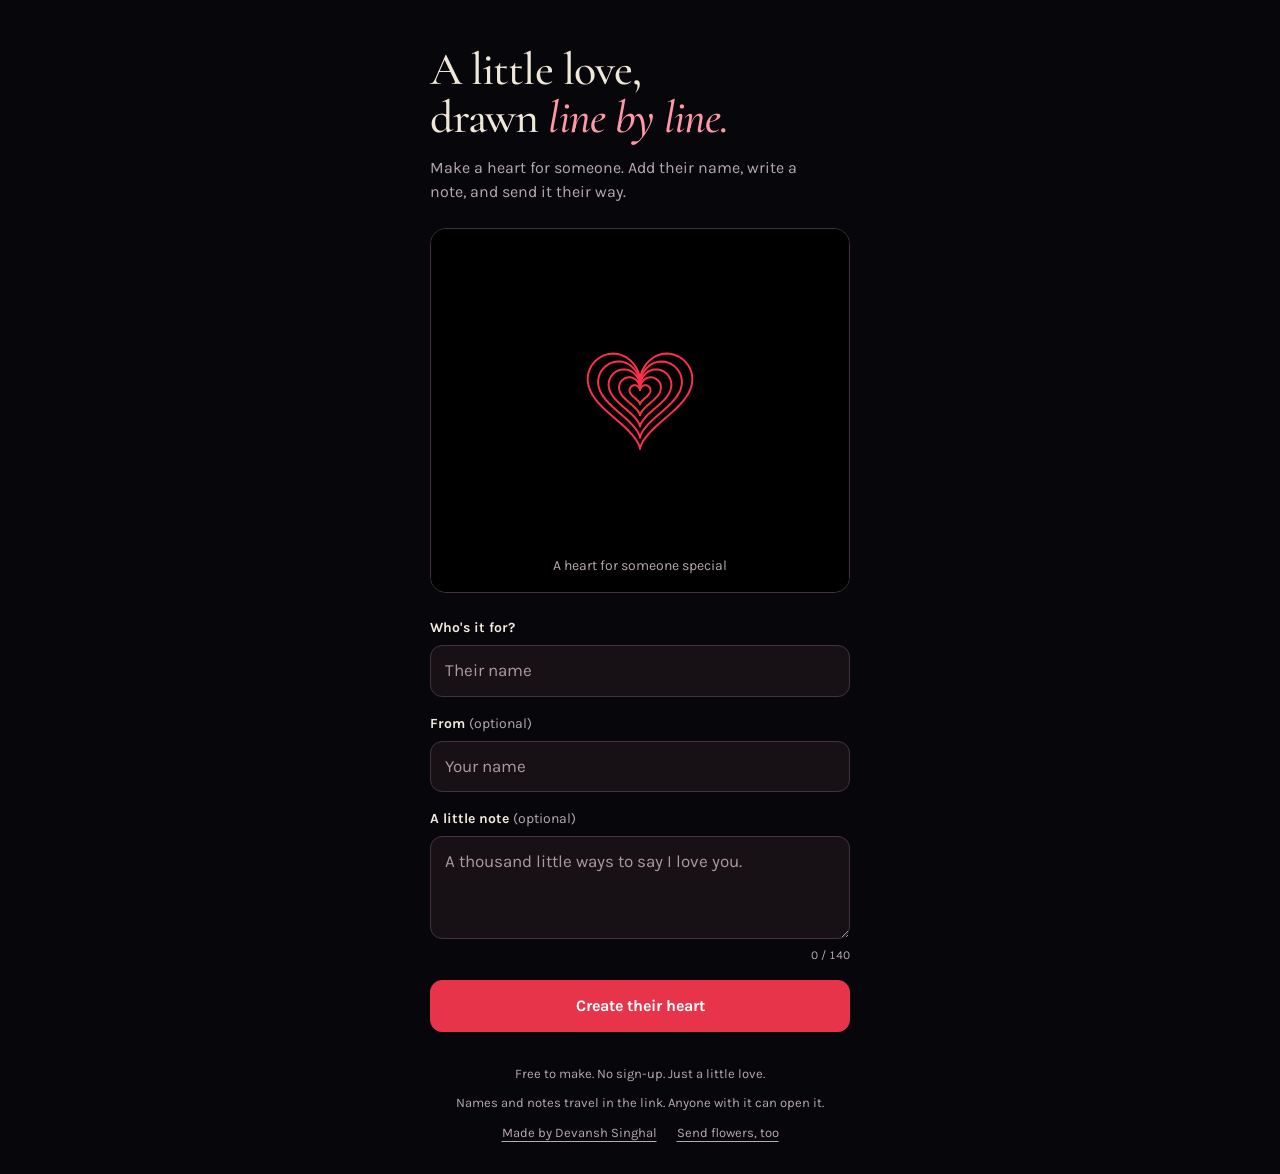
==== index.html @ 80e49f25 "Update public gift site" ====
<!doctype html>
<html lang="en">
<head>
  <meta charset="utf-8">
  <meta name="viewport" content="width=device-width, initial-scale=1, viewport-fit=cover">
  <meta name="theme-color" content="#07060a">
  <title>Send a Heart — Infinite Line Heart</title>
  <meta name="description" content="Make someone a heart, drawn line by line. Add their name, write a note, and send a little love. Free, no sign-up.">
  <meta property="og:title" content="A little love, drawn line by line.">
  <meta property="og:description" content="Make a heart for someone. Add their name, write a note, share the link.">
  <meta property="og:type" content="website">
  <meta property="og:image" content="https://send-a-heart.vercel.app/og.png">
  <meta property="og:url" content="https://send-a-heart.vercel.app/">
  <meta name="twitter:card" content="summary_large_image">
  <link rel="icon" href="/favicon.svg" type="image/svg+xml">
  <link rel="stylesheet" href="/style.css">
  <script src="/core.js" defer></script>
  <script src="/draw.js" defer></script>
  <script src="/qrcode.js" defer></script>
  <script src="/heartqr.js" defer></script>
  <script src="/create.js" defer></script>
</head>
<body>
<main class="creator">
  <header>
    <h1>A little love,<br>drawn <em>line by line.</em></h1>
    <p class="lede">Make a heart for someone. Add their name, write a note, and send it their way.</p>
  </header>
  <figure class="preview">
    <canvas id="heart" role="img" aria-label="A red heart drawing itself in sixteen nested lines"></canvas>
    <figcaption id="preview-name">A heart for someone special</figcaption>
  </figure>
  <form id="create" novalidate>
    <div class="field"><label for="to">Who's it for?</label><input id="to" name="to" maxlength="80" autocomplete="off" autocapitalize="words" placeholder="Their name" required aria-describedby="error"><p id="error" class="error" hidden>Add their name to make a heart.</p></div>
    <div class="field"><label for="from">From <span>(optional)</span></label><input id="from" name="from" maxlength="80" autocomplete="off" autocapitalize="words" placeholder="Your name"></div>
    <div class="field"><label for="note">A little note <span>(optional)</span></label><textarea id="note" name="note" maxlength="280" rows="3" placeholder="A thousand little ways to say I love you."></textarea><span class="count" id="count">0 / 140</span></div>
    <button class="primary" type="submit">Create their heart</button>
  </form>
  <section id="result" class="result" hidden aria-labelledby="ready">
    <h2 id="ready" tabindex="-1">Their heart is ready.</h2>
    <label for="link" class="sr-only">Their shareable link</label><input id="link" readonly>
    <div class="actions"><button id="copy" class="primary" type="button">Copy link</button><a id="whatsapp" class="button" target="_blank" rel="noopener noreferrer">WhatsApp</a><button id="share" type="button" hidden>Share…</button><a id="open" class="button" target="_blank" rel="noopener noreferrer">Open it</a></div>
    <button id="makeqr" type="button">Make a heart QR code</button>
    <div id="qrbox" hidden><canvas id="qr" width="1000" height="1000" role="img" aria-label="QR code that opens their heart"></canvas><div class="actions"><button id="saveqr" type="button">Save QR</button><button id="qrstyle" type="button">Use a plain QR</button></div><p class="fine">Put it on a card or a gift. A shorter note makes the code easier to scan.</p></div>
    <p class="fine">They open the link, tap, and watch their heart unfold.</p>
  </section>
  <footer><p>Free to make. No sign-up. Just a little love.</p><p class="fine">Names and notes travel in the link. Anyone with it can open it.</p><a href="https://github.com/Devansh-Singhal" target="_blank" rel="noopener noreferrer">Made by Devansh Singhal</a><a href="https://sendabouquet.vercel.app" target="_blank" rel="noopener noreferrer">Send flowers, too</a></footer>
</main>
<p id="status" class="toast" role="status"></p>
</body>
</html>
---- style.css ----
@import url('https://fonts.googleapis.com/css2?family=Cormorant+Garamond:ital,wght@0,500;1,500&family=Karla:wght@400;500;700&display=swap');
:root{color-scheme:dark;--bg:#07060a;--ink:#efe7da;--muted:#b7aaaf;--line:#44333c;--accent:#e8344a;--pink:#ff98a6;--display:'Cormorant Garamond',Georgia,serif;--body:'Karla',system-ui,sans-serif}
*{box-sizing:border-box} [hidden]{display:none!important} ::selection{background:#a9273b;color:#fff} html{scrollbar-color:#72505e var(--bg)}
body{margin:0;background:var(--bg);color:var(--ink);font:16px/1.5 var(--body);-webkit-font-smoothing:antialiased} main{width:min(100%,460px);margin:auto;padding:32px max(20px,env(safe-area-inset-left)) 32px;min-width:0}
h1,h2,p,figure{margin:0} h1{font:500 clamp(38px,9vw,46px)/1.04 var(--display);letter-spacing:-.02em;text-wrap:balance} h1 em{color:var(--pink)} h2{font:italic 500 30px/1.15 var(--display)} .lede{color:var(--muted);margin-top:14px;max-width:38ch}
.preview{margin:24px 0;background:#000;border:1px solid var(--line);border-radius:16px;overflow:hidden;position:relative} canvas{display:block;width:100%;aspect-ratio:1.15} figcaption{position:absolute;bottom:16px;left:16px;right:16px;text-align:center;color:var(--muted);font-size:14px;overflow-wrap:anywhere}
form,.field,.result{display:flex;flex-direction:column} form{gap:16px}.field{gap:7px} label{font-size:14px;font-weight:700} label span{font-weight:400;color:var(--muted)} input,textarea,button,.button{font:inherit;color:var(--ink);border:1px solid var(--line);border-radius:12px;background:#171116}
input,textarea{width:100%;padding:12px 14px;font-size:17px;caret-color:var(--pink)} textarea{resize:vertical;min-height:86px} input::placeholder,textarea::placeholder{color:#ad99a3} input:focus,textarea:focus{border-color:var(--pink);outline:1px solid var(--pink)} .count{align-self:flex-end;font-size:12px;color:var(--muted);font-variant-numeric:tabular-nums}
button,.button{min-height:48px;padding:13px 15px;display:inline-flex;align-items:center;justify-content:center;text-align:center;font-weight:700;text-decoration:none;cursor:pointer;transition:background .18s} button:hover,.button:hover{background:#30212a} .primary{background:var(--accent);border-color:var(--accent);color:#fff} .primary:hover{background:#ca253d} :focus-visible{outline:2px solid var(--pink);outline-offset:4px} a{color:var(--muted);text-underline-offset:4px} a:hover{color:var(--ink)}
.error{color:var(--pink);font-size:14px}.result{margin-top:28px;border-top:1px solid var(--line);padding-top:24px;gap:14px}.actions{display:grid;grid-template-columns:1fr 1fr;gap:10px}.actions>*{min-width:0}.result #link{font-size:13px} #qrbox{text-align:center} #qr{background:#fff;border-radius:12px;margin:0 auto 12px;max-width:340px;aspect-ratio:1}
footer{display:flex;flex-wrap:wrap;justify-content:center;gap:10px 20px;text-align:center;margin-top:32px;color:var(--muted);font-size:13px} footer p{flex-basis:100%}.fine{color:var(--muted);font-size:13px}.toast{position:fixed;bottom:24px;left:50%;transform:translateX(-50%);background:var(--ink);color:var(--bg);border-radius:12px;padding:12px 18px;max-width:calc(100% - 32px);opacity:0;pointer-events:none}.toast.on{opacity:1}.sr-only{position:absolute;width:1px;height:1px;padding:0;margin:-1px;overflow:hidden;clip:rect(0,0,0,0);white-space:nowrap;border:0}
.gift-page{background:#000}.gift{min-height:100svh;display:flex;flex-direction:column;align-items:center;text-align:center;padding-top:max(48px,env(safe-area-inset-top));padding-bottom:max(28px,env(safe-area-inset-bottom));width:min(100%,660px)}.gift header{max-width:100%}.gift h1{font-size:clamp(38px,9vw,62px);color:var(--pink);overflow-wrap:anywhere;margin-top:10px}.sender{color:var(--muted);font-size:14px}.gift-art{width:100%;position:relative;margin:18px 0 0}.gift-art canvas{aspect-ratio:1.15}.gift-art #reveal{position:absolute;bottom:20px;left:50%;transform:translateX(-50%);white-space:nowrap}.message{width:100%;max-width:440px;margin:8px 0 22px;overflow-wrap:anywhere}.message #note{font:italic 500 clamp(24px,6vw,32px)/1.25 var(--display);white-space:pre-wrap}.message .sender{margin-top:14px}.gift-actions{margin-top:auto;display:flex;flex-direction:column;align-items:center;gap:12px;padding-top:18px;font-size:14px}.text-button{border:0;background:none;color:var(--muted);font-size:14px;font-weight:400;text-decoration:underline;text-underline-offset:4px;min-height:44px;padding:6px 14px}
@media(min-width:700px){.creator{padding-top:46px}.gift-art{max-width:510px}.gift{padding-top:54px}} @media(prefers-reduced-motion:reduce){*{scroll-behavior:auto!important;transition:none!important}}
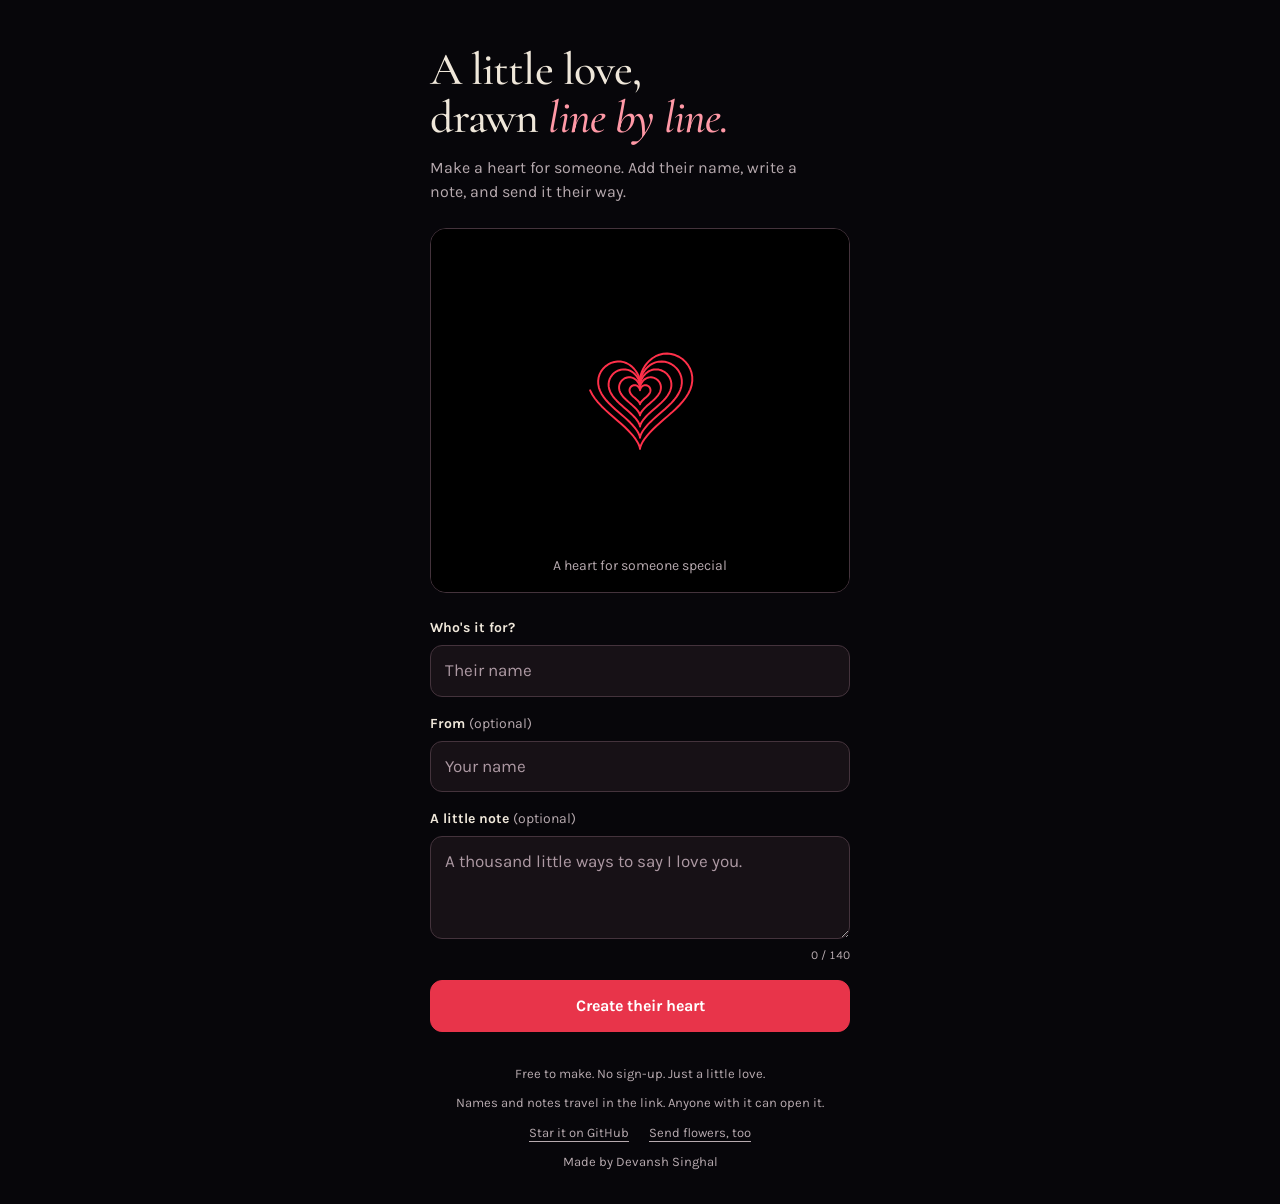
==== commit 1169362f: "Update public gift site" ====
--- a/index.html
+++ b/index.html
@@ -44,7 +44,7 @@
     <div id="qrbox" hidden><canvas id="qr" width="1000" height="1000" role="img" aria-label="QR code that opens their heart"></canvas><div class="actions"><button id="saveqr" type="button">Save QR</button><button id="qrstyle" type="button">Use a plain QR</button></div><p class="fine">Put it on a card or a gift. A shorter note makes the code easier to scan.</p></div>
     <p class="fine">They open the link, tap, and watch their heart unfold.</p>
   </section>
-  <footer><p>Free to make. No sign-up. Just a little love.</p><p class="fine">Names and notes travel in the link. Anyone with it can open it.</p><a href="https://github.com/Devansh-Singhal" target="_blank" rel="noopener noreferrer">Made by Devansh Singhal</a><a href="https://sendabouquet.vercel.app" target="_blank" rel="noopener noreferrer">Send flowers, too</a></footer>
+  <footer><p>Free to make. No sign-up. Just a little love.</p><p class="fine">Names and notes travel in the link. Anyone with it can open it.</p><a href="https://github.com/Devansh-Singhal/send-a-heart" target="_blank" rel="noopener noreferrer">Star it on GitHub</a><a href="https://sendabouquet.vercel.app" target="_blank" rel="noopener noreferrer">Send flowers, too</a><p class="fine">Made by Devansh Singhal</p></footer>
 </main>
 <p id="status" class="toast" role="status"></p>
 </body>
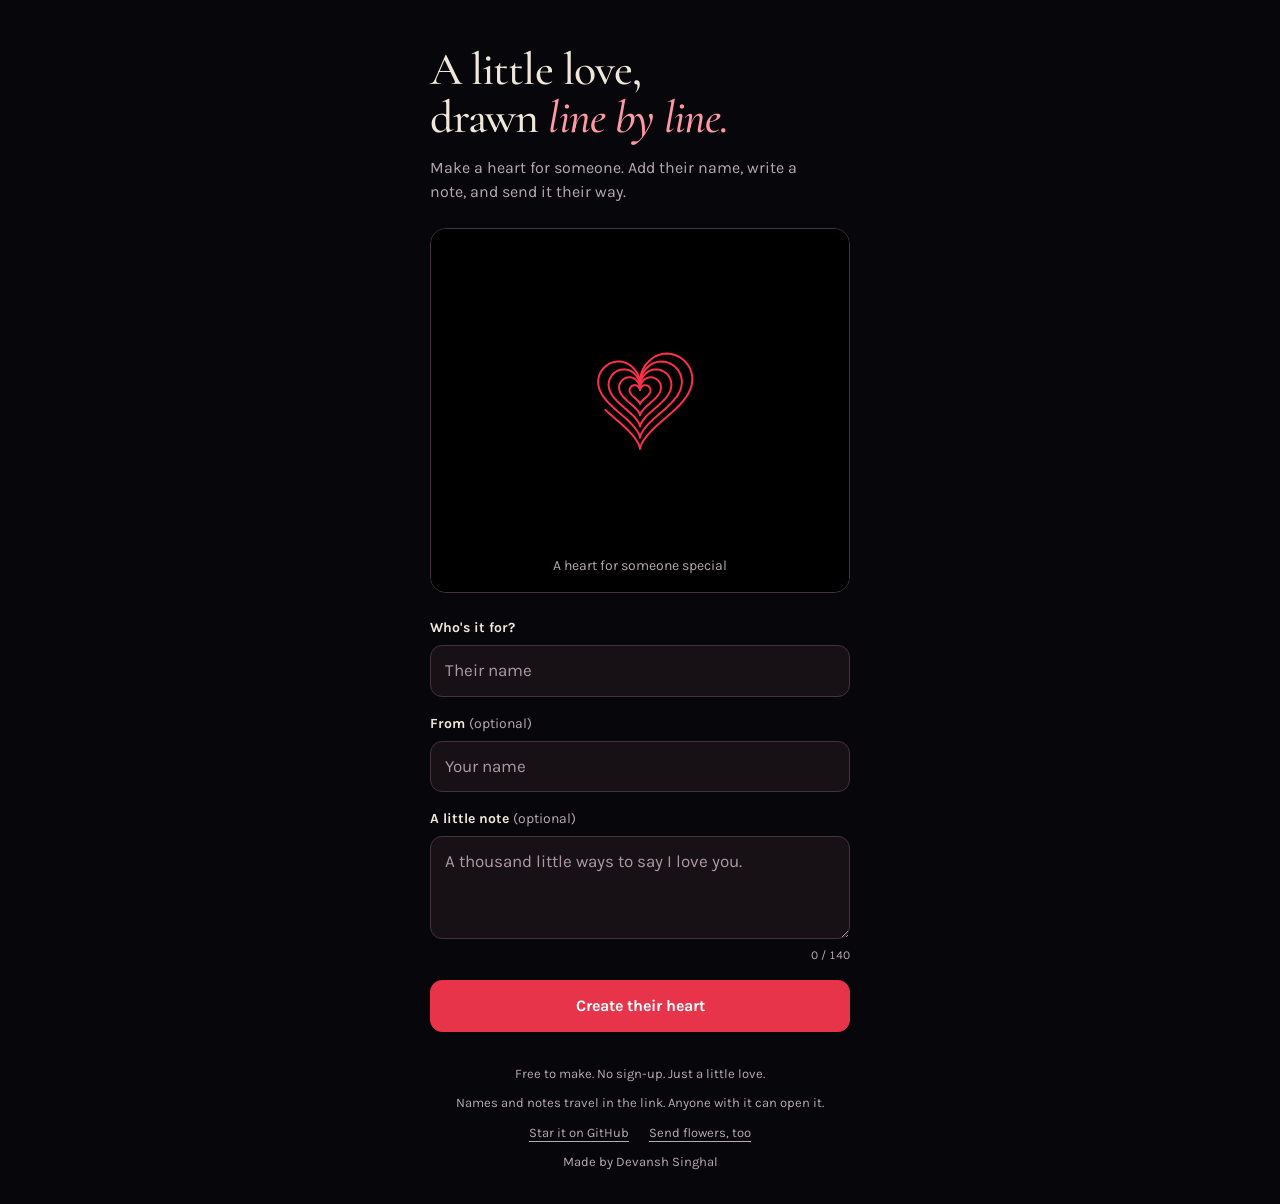
==== commit 2679c902: "Update public gift site" ====
--- a/index.html
+++ b/index.html
@@ -14,6 +14,7 @@
   <meta name="twitter:card" content="summary_large_image">
   <link rel="icon" href="/favicon.svg" type="image/svg+xml">
   <link rel="stylesheet" href="/style.css">
+  <script src="/analytics.js" defer></script>
   <script src="/core.js" defer></script>
   <script src="/draw.js" defer></script>
   <script src="/qrcode.js" defer></script>
--- a/style.css
+++ b/style.css
@@ -9,5 +9,8 @@
 button,.button{min-height:48px;padding:13px 15px;display:inline-flex;align-items:center;justify-content:center;text-align:center;font-weight:700;text-decoration:none;cursor:pointer;transition:background .18s} button:hover,.button:hover{background:#30212a} .primary{background:var(--accent);border-color:var(--accent);color:#fff} .primary:hover{background:#ca253d} :focus-visible{outline:2px solid var(--pink);outline-offset:4px} a{color:var(--muted);text-underline-offset:4px} a:hover{color:var(--ink)}
 .error{color:var(--pink);font-size:14px}.result{margin-top:28px;border-top:1px solid var(--line);padding-top:24px;gap:14px}.actions{display:grid;grid-template-columns:1fr 1fr;gap:10px}.actions>*{min-width:0}.result #link{font-size:13px} #qrbox{text-align:center} #qr{background:#fff;border-radius:12px;margin:0 auto 12px;max-width:340px;aspect-ratio:1}
 footer{display:flex;flex-wrap:wrap;justify-content:center;gap:10px 20px;text-align:center;margin-top:32px;color:var(--muted);font-size:13px} footer p{flex-basis:100%}.fine{color:var(--muted);font-size:13px}.toast{position:fixed;bottom:24px;left:50%;transform:translateX(-50%);background:var(--ink);color:var(--bg);border-radius:12px;padding:12px 18px;max-width:calc(100% - 32px);opacity:0;pointer-events:none}.toast.on{opacity:1}.sr-only{position:absolute;width:1px;height:1px;padding:0;margin:-1px;overflow:hidden;clip:rect(0,0,0,0);white-space:nowrap;border:0}
-.gift-page{background:#000}.gift{min-height:100svh;display:flex;flex-direction:column;align-items:center;text-align:center;padding-top:max(48px,env(safe-area-inset-top));padding-bottom:max(28px,env(safe-area-inset-bottom));width:min(100%,660px)}.gift header{max-width:100%}.gift h1{font-size:clamp(38px,9vw,62px);color:var(--pink);overflow-wrap:anywhere;margin-top:10px}.sender{color:var(--muted);font-size:14px}.gift-art{width:100%;position:relative;margin:18px 0 0}.gift-art canvas{aspect-ratio:1.15}.gift-art #reveal{position:absolute;bottom:20px;left:50%;transform:translateX(-50%);white-space:nowrap}.message{width:100%;max-width:440px;margin:8px 0 22px;overflow-wrap:anywhere}.message #note{font:italic 500 clamp(24px,6vw,32px)/1.25 var(--display);white-space:pre-wrap}.message .sender{margin-top:14px}.gift-actions{margin-top:auto;display:flex;flex-direction:column;align-items:center;gap:12px;padding-top:18px;font-size:14px}.text-button{border:0;background:none;color:var(--muted);font-size:14px;font-weight:400;text-decoration:underline;text-underline-offset:4px;min-height:44px;padding:6px 14px}
+.gift-page{background:#000}.gift{min-height:100svh;display:flex;flex-direction:column;align-items:center;text-align:center;padding-top:max(48px,env(safe-area-inset-top));padding-bottom:max(28px,env(safe-area-inset-bottom));width:min(100%,660px)}.gift header{max-width:100%}.gift h1{font-size:clamp(38px,9vw,62px);color:var(--pink);overflow-wrap:anywhere;margin-top:10px}.sender{color:var(--muted);font-size:14px}.gift-art{width:100%;position:relative;margin:18px 0 0}.gift-art canvas{aspect-ratio:1.15}.message{width:100%;max-width:440px;margin:8px 0 22px;overflow-wrap:anywhere}.message #note{font:italic 500 clamp(24px,6vw,32px)/1.25 var(--display);white-space:pre-wrap}.message .sender{margin-top:14px}.gift-actions{margin-top:auto;display:flex;flex-direction:column;align-items:center;gap:12px;padding-top:18px;font-size:14px}.text-button{border:0;background:none;color:var(--muted);font-size:14px;font-weight:400;text-decoration:underline;text-underline-offset:4px;min-height:44px;padding:6px 14px}
 @media(min-width:700px){.creator{padding-top:46px}.gift-art{max-width:510px}.gift{padding-top:54px}} @media(prefers-reduced-motion:reduce){*{scroll-behavior:auto!important;transition:none!important}}
+.entry-gate{position:fixed;inset:0;z-index:2;width:100%;height:100%;display:grid;place-content:center;justify-items:center;gap:14px;padding:0 max(16px,env(safe-area-inset-right,0px)) 0 max(16px,env(safe-area-inset-left,0px));border:0;border-radius:0;background:transparent;color:#e9e2d4;cursor:pointer;transition:opacity .7s ease;-webkit-tap-highlight-color:transparent}
+.entry-gate:hover{background:transparent}.entry-gate.leaving{opacity:0;pointer-events:none}.entry-gate:focus-visible{outline:none}.entry-gate:focus-visible .g2{outline:1px solid rgba(255,255,255,.18);outline-offset:6px}
+.entry-gate .g1{font:italic 500 clamp(34px,9vw,52px)/1 var(--display);letter-spacing:.01em;max-width:100%;overflow-wrap:anywhere}.entry-gate .g2{font:500 11px/1 ui-monospace,Menlo,Consolas,monospace;letter-spacing:.32em;text-transform:uppercase;opacity:.6;animation:breathe 2.4s ease-in-out infinite}@keyframes breathe{50%{opacity:.25}}@media(prefers-reduced-motion:reduce){.entry-gate .g2{animation:none}}
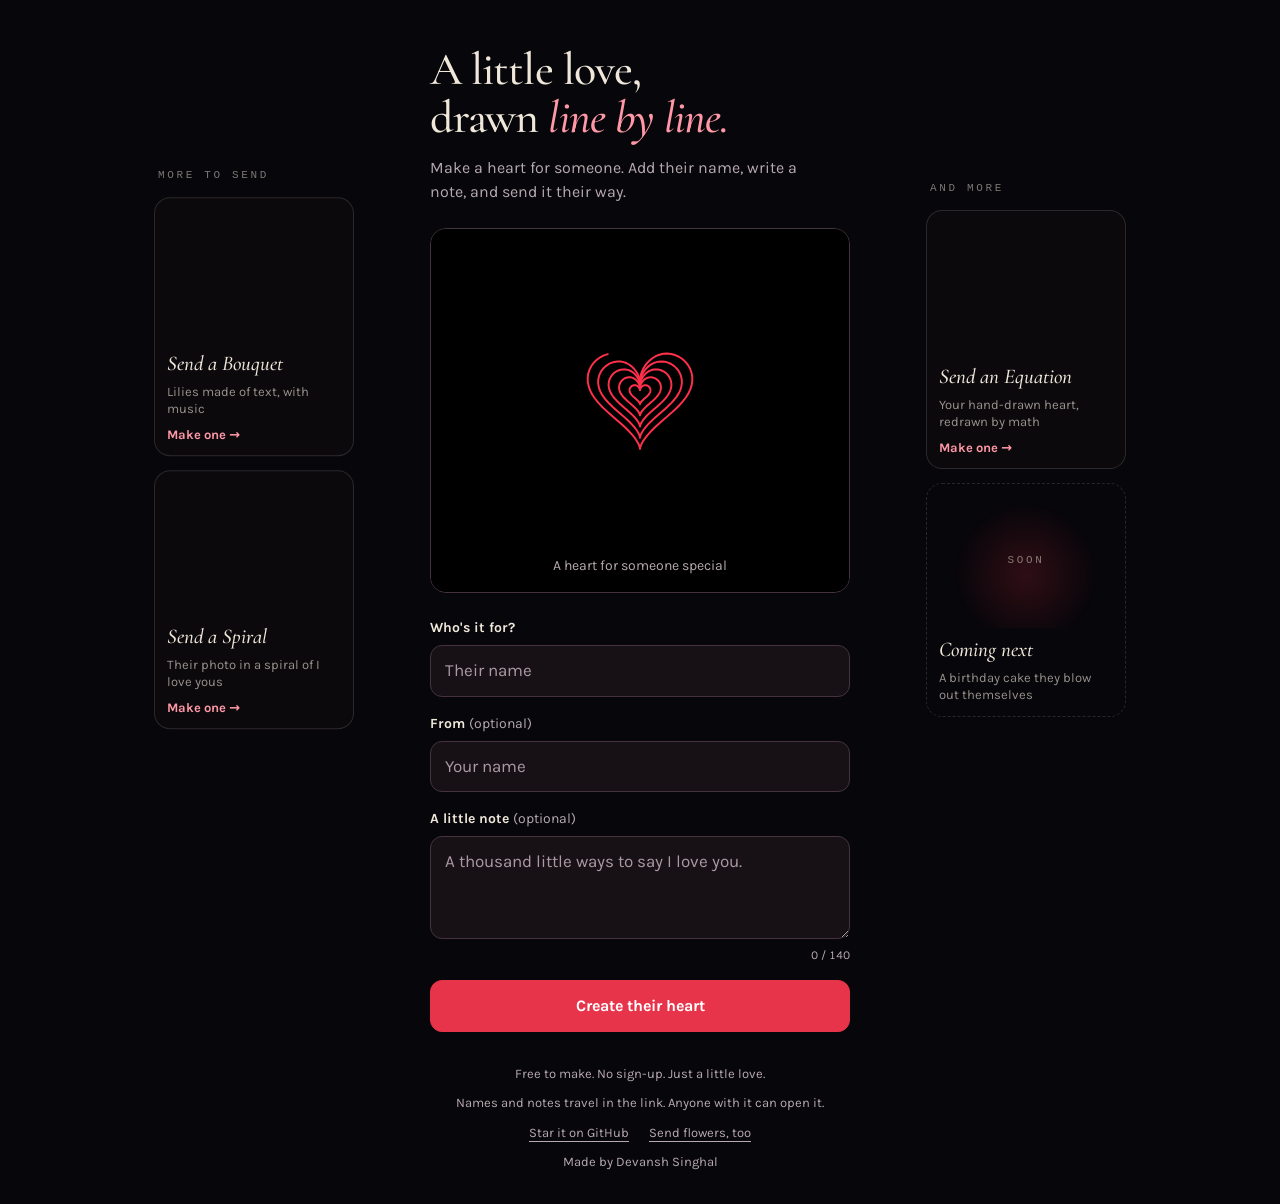
==== commit fe51f75c: "Add cards linking to the other sites in the collection" ====
--- a/index.html
+++ b/index.html
@@ -19,7 +19,7 @@
   <script src="/draw.js" defer></script>
   <script src="/qrcode.js" defer></script>
   <script src="/heartqr.js" defer></script>
-  <script src="/create.js" defer></script>
+  <script src="/create.js" defer></script><script src="/more.js" data-site="heart" defer></script>
 </head>
 <body>
 <main class="creator">
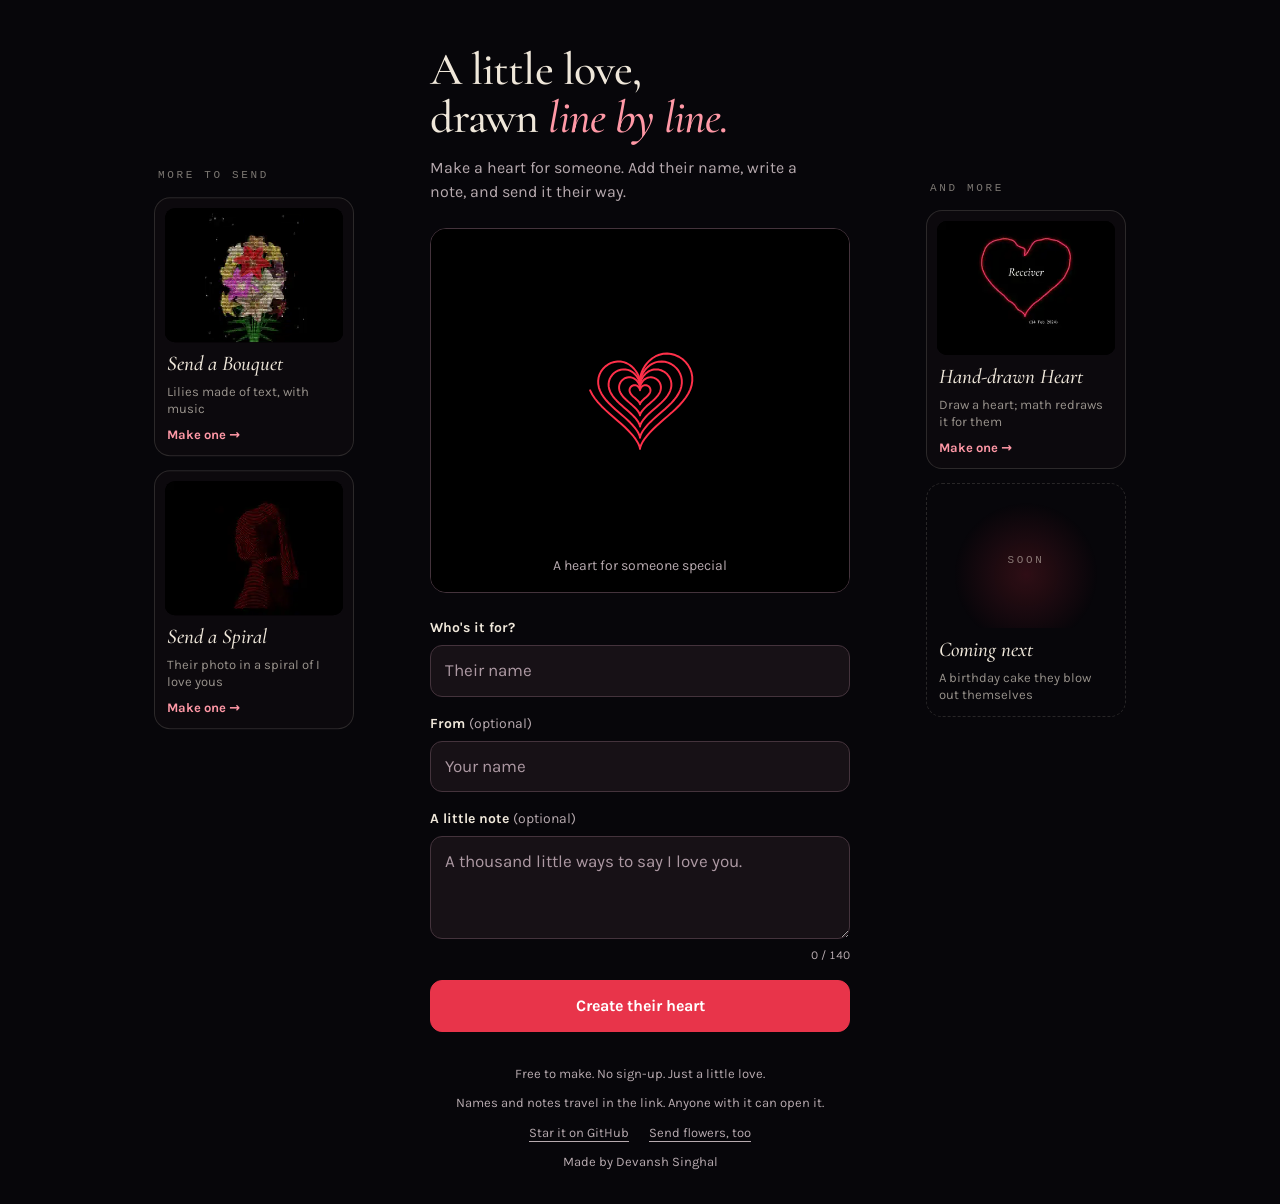
==== commit cae325e2: "Faster loading: same-origin card previews that load right after the page, non-blocking fonts" ====
--- a/index.html
+++ b/index.html
@@ -13,7 +13,7 @@
   <meta property="og:url" content="https://send-a-heart.vercel.app/">
   <meta name="twitter:card" content="summary_large_image">
   <link rel="icon" href="/favicon.svg" type="image/svg+xml">
-  <link rel="stylesheet" href="/style.css">
+  <link rel="preconnect" href="https://fonts.googleapis.com"><link rel="preconnect" href="https://fonts.gstatic.com" crossorigin><link rel="stylesheet" href="https://fonts.googleapis.com/css2?family=Cormorant+Garamond:ital,wght@0,500;1,500&family=Karla:wght@400;500;700&display=swap"><link rel="stylesheet" href="/style.css">
   <script src="/analytics.js" defer></script>
   <script src="/core.js" defer></script>
   <script src="/draw.js" defer></script>
--- a/style.css
+++ b/style.css
@@ -1,4 +1,3 @@
-@import url('https://fonts.googleapis.com/css2?family=Cormorant+Garamond:ital,wght@0,500;1,500&family=Karla:wght@400;500;700&display=swap');
 :root{color-scheme:dark;--bg:#07060a;--ink:#efe7da;--muted:#b7aaaf;--line:#44333c;--accent:#e8344a;--pink:#ff98a6;--display:'Cormorant Garamond',Georgia,serif;--body:'Karla',system-ui,sans-serif}
 *{box-sizing:border-box} [hidden]{display:none!important} ::selection{background:#a9273b;color:#fff} html{scrollbar-color:#72505e var(--bg)}
 body{margin:0;background:var(--bg);color:var(--ink);font:16px/1.5 var(--body);-webkit-font-smoothing:antialiased} main{width:min(100%,460px);margin:auto;padding:32px max(20px,env(safe-area-inset-left)) 32px;min-width:0}
